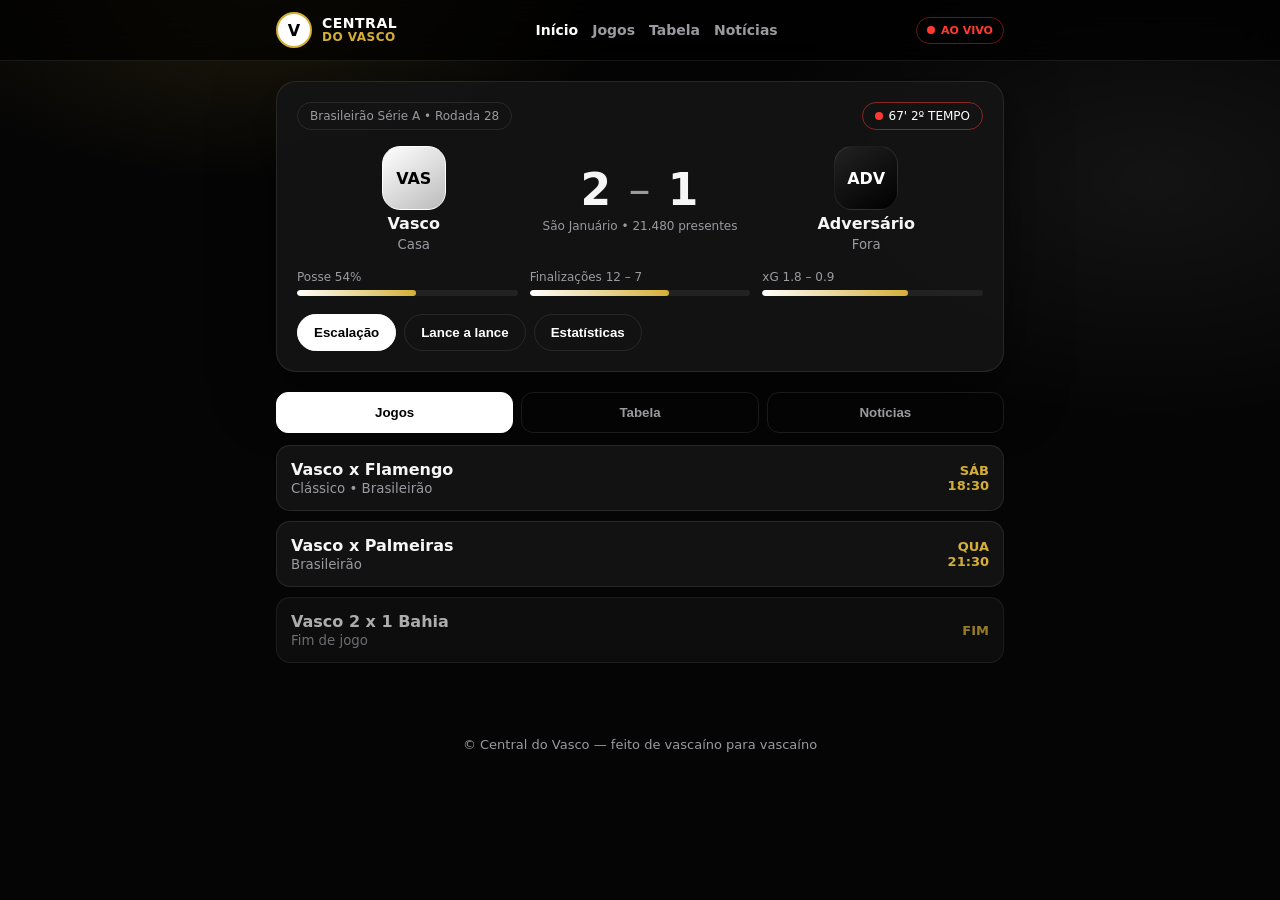
==== index.html @ 1342935f "Central do Vasco: base + banco de logos e tags 2026" ====
<!DOCTYPE html>
<html lang="pt-BR">
<head>
  <meta charset="UTF-8">
  <meta name="viewport" content="width=device-width, initial-scale=1.0">
  <title>Central do Vasco — Ao vivo, jogos e notícias</title>
  <meta name="description" content="Central do Vasco: placar ao vivo, próximos jogos, tabela e notícias em tempo real.">
  <link rel="stylesheet" href="style.css">
</head>
<body>
  <div class="bg-glow"></div>

  <header class="top">
    <div class="top-inner">
      <a class="brand" href="#">
        <span class="crest">V</span>
        <span class="brand-text">CENTRAL <em>DO VASCO</em></span>
      </a>
      <nav class="nav">
        <a class="active" href="#">Início</a>
        <a href="#">Jogos</a>
        <a href="#">Tabela</a>
        <a href="#">Notícias</a>
      </nav>
      <span class="live-dot" title="Ao vivo"><i></i>AO VIVO</span>
    </div>
  </header>

  <main>
    <section class="hero card">
      <div class="hero-top">
        <span class="pill">Brasileirão Série A • Rodada 28</span>
        <span class="pill live-pill"><i></i>67' 2º TEMPO</span>
      </div>

      <div class="teams">
        <div class="team">
          <div class="shield vasco">VAS</div>
          <strong>Vasco</strong>
          <small>Casa</small>
        </div>
        <div class="placar">
          <div class="gols">2 <span>–</span> 1</div>
          <small>São Januário • 21.480 presentes</small>
        </div>
        <div class="team">
          <div class="shield adv">ADV</div>
          <strong>Adversário</strong>
          <small>Fora</small>
        </div>
      </div>

      <div class="stats">
        <div><span>Posse 54%</span><div class="bar"><b style="width:54%"></b></div></div>
        <div><span>Finalizações 12 – 7</span><div class="bar"><b style="width:63%"></b></div></div>
        <div><span>xG 1.8 – 0.9</span><div class="bar"><b style="width:66%"></b></div></div>
      </div>

      <div class="hero-actions">
        <button class="btn primary">Escalação</button>
        <button class="btn">Lance a lance</button>
        <button class="btn">Estatísticas</button>
      </div>
    </section>

    <div class="tabs">
      <button class="tab active" data-tab="jogos">Jogos</button>
      <button class="tab" data-tab="tabela">Tabela</button>
      <button class="tab" data-tab="noticias">Notícias</button>
    </div>

    <section id="tab-jogos" class="panel show">
      <div class="row"><div><strong>Vasco x Flamengo</strong><small>Clássico • Brasileirão</small></div><span class="date">SÁB<br>18:30</span></div>
      <div class="row"><div><strong>Vasco x Palmeiras</strong><small>Brasileirão</small></div><span class="date">QUA<br>21:30</span></div>
      <div class="row done"><div><strong>Vasco 2 x 1 Bahia</strong><small>Fim de jogo</small></div><span class="date">FIM</span></div>
    </section>

    <section id="tab-tabela" class="panel">
      <div class="card table-card">
        <table>
          <tr><th>#</th><th>Time</th><th>P</th><th>J</th><th>SG</th></tr>
          <tr class="me"><td>6</td><td>Vasco</td><td>44</td><td>27</td><td>+8</td></tr>
          <tr><td>7</td><td>Adversário A</td><td>43</td><td>27</td><td>+5</td></tr>
          <tr><td>8</td><td>Adversário B</td><td>41</td><td>27</td><td>+3</td></tr>
        </table>
      </div>
    </section>

    <section id="tab-noticias" class="panel">
      <article class="news card">
        <div class="thumb"></div>
        <div><h3>Escalação provável sai hoje com novidade no meio</h3><small>há 2h • Elenco</small></div>
      </article>
      <article class="news card">
        <div class="thumb t2"></div>
        <div><h3>Ingressos para São Januário: parcial e setores</h3><small>há 5h • Clube</small></div>
      </article>
    </section>
  </main>

  <footer>© Central do Vasco — feito de vascaíno para vascaíno</footer>
  <script src="app.js"></script>
</body>
</html>
---- style.css ----
:root {
  --bg: #050505;
  --card: rgba(20, 20, 22, 0.9);
  --line: rgba(255, 255, 255, 0.09);
  --text: #f6f6f6;
  --muted: #9a9aa0;
  --gold: #d4af37;
  --red: #ff3b30;
  --radius: 20px;
}

* { box-sizing: border-box; margin: 0; padding: 0; }

body {
  background: var(--bg);
  color: var(--text);
  font-family: Inter, system-ui, -apple-system, "Segoe UI", Roboto, Arial, sans-serif;
  min-height: 100vh;
  -webkit-font-smoothing: antialiased;
}

.bg-glow {
  position: fixed; inset: 0; pointer-events: none; z-index: -1;
  background:
    radial-gradient(600px 300px at 20% 0%, rgba(212, 175, 55, 0.12), transparent 60%),
    radial-gradient(700px 400px at 90% 20%, rgba(255, 255, 255, 0.06), transparent 60%),
    #050505;
}

.top {
  position: sticky; top: 0; z-index: 10;
  backdrop-filter: blur(16px);
  background: rgba(0, 0, 0, 0.7);
  border-bottom: 1px solid var(--line);
}

.top-inner {
  max-width: 760px; margin: 0 auto; padding: 12px 16px;
  display: flex; align-items: center; justify-content: space-between; gap: 12px;
}

.brand { display: flex; align-items: center; gap: 10px; text-decoration: none; color: #fff; }
.crest {
  width: 36px; height: 36px; border-radius: 50%;
  display: grid; place-items: center;
  background: #fff; color: #000; font-weight: 900;
  border: 2px solid var(--gold);
}
.brand-text { font-weight: 800; letter-spacing: 0.5px; font-size: 14px; line-height: 1.1; }
.brand-text em { display: block; font-style: normal; color: var(--gold); font-size: 12px; }

.nav { display: flex; gap: 14px; }
.nav a { color: var(--muted); text-decoration: none; font-size: 14px; font-weight: 600; }
.nav a.active, .nav a:hover { color: #fff; }

.live-dot {
  display: flex; align-items: center; gap: 6px;
  font-size: 11px; font-weight: 800; color: var(--red);
  border: 1px solid rgba(255, 59, 48, 0.4);
  padding: 6px 10px; border-radius: 999px;
}
.live-dot i { width: 8px; height: 8px; border-radius: 50%; background: var(--red); animation: pulse 1.2s infinite; }

main { max-width: 760px; margin: 0 auto; padding: 20px 16px 40px; }

.card {
  background: var(--card);
  border: 1px solid var(--line);
  border-radius: var(--radius);
  box-shadow: 0 20px 60px rgba(0, 0, 0, 0.5);
}

.hero { padding: 20px; overflow: hidden; }
.hero-top { display: flex; justify-content: space-between; gap: 8px; flex-wrap: wrap; margin-bottom: 16px; }

.pill {
  font-size: 12px; color: var(--muted);
  border: 1px solid var(--line); padding: 6px 12px; border-radius: 999px;
}
.live-pill { color: #fff; border-color: rgba(255, 59, 48, 0.5); display: flex; align-items: center; gap: 6px; }
.live-pill i { width: 8px; height: 8px; border-radius: 50%; background: var(--red); animation: pulse 1.2s infinite; }

.teams { display: grid; grid-template-columns: 1fr auto 1fr; align-items: center; gap: 12px; text-align: center; }
.team { display: flex; flex-direction: column; align-items: center; gap: 4px; }
.team small { color: var(--muted); }
.shield {
  width: 64px; height: 64px; border-radius: 18px;
  display: grid; place-items: center; font-weight: 900;
  background: linear-gradient(145deg, #fff, #bbb);
  color: #000; border: 1px solid #fff;
}
.shield.adv { background: linear-gradient(145deg, #222, #000); color: #fff; border-color: var(--line); }

.placar .gols { font-size: 44px; font-weight: 900; font-variant-numeric: tabular-nums; letter-spacing: 1px; }
.placar .gols span { color: var(--muted); font-weight: 300; }
.placar small { color: var(--muted); font-size: 12px; }

.stats { display: grid; grid-template-columns: 1fr 1fr 1fr; gap: 12px; margin: 18px 0; font-size: 12px; color: var(--muted); }
.bar { height: 6px; background: #222; border-radius: 999px; margin-top: 6px; overflow: hidden; }
.bar b { display: block; height: 100%; background: linear-gradient(90deg, #fff, var(--gold)); border-radius: 999px; }

.hero-actions { display: flex; gap: 8px; flex-wrap: wrap; }
.btn {
  background: transparent; color: #fff;
  border: 1px solid var(--line); border-radius: 999px;
  padding: 10px 16px; font-weight: 700; cursor: pointer;
}
.btn.primary { background: #fff; color: #000; border-color: #fff; }
.btn:hover { border-color: var(--gold); }

.tabs { display: flex; gap: 8px; margin: 20px 0 12px; }
.tab {
  flex: 1; padding: 12px; border-radius: 12px;
  background: transparent; color: var(--muted);
  border: 1px solid var(--line); font-weight: 800; cursor: pointer;
}
.tab.active { background: #fff; color: #000; border-color: #fff; }

.panel { display: none; }
.panel.show { display: block; }

.row {
  display: flex; justify-content: space-between; align-items: center; gap: 12px;
  background: var(--card); border: 1px solid var(--line);
  border-radius: 14px; padding: 14px; margin-bottom: 10px;
}
.row small { color: var(--muted); display: block; margin-top: 2px; }
.date { text-align: right; font-weight: 800; font-size: 13px; color: var(--gold); }
.row.done { opacity: 0.7; }

.table-card { padding: 8px; }
table { width: 100%; border-collapse: collapse; font-size: 14px; }
th, td { padding: 12px 10px; text-align: left; border-bottom: 1px solid var(--line); }
th { color: var(--muted); font-size: 12px; text-transform: uppercase; }
tr.me td { font-weight: 800; color: var(--gold); }

.news { display: flex; gap: 12px; padding: 12px; margin-bottom: 10px; align-items: center; }
.news h3 { font-size: 15px; margin-bottom: 4px; }
.news small { color: var(--muted); }
.thumb {
  width: 72px; height: 72px; border-radius: 12px; flex-shrink: 0;
  background: linear-gradient(135deg, #fff 0%, #888 40%, #000 100%);
}
.thumb.t2 { background: linear-gradient(135deg, var(--gold), #5a4500 60%, #000); }

footer { text-align: center; color: var(--muted); font-size: 13px; padding: 24px; }

@keyframes pulse {
  0% { opacity: 1; transform: scale(1); }
  50% { opacity: 0.4; transform: scale(0.8); }
  100% { opacity: 1; transform: scale(1); }
}

@media (max-width: 640px) {
  .nav { display: none; }
  .stats { grid-template-columns: 1fr; }
  .placar .gols { font-size: 36px; }
}
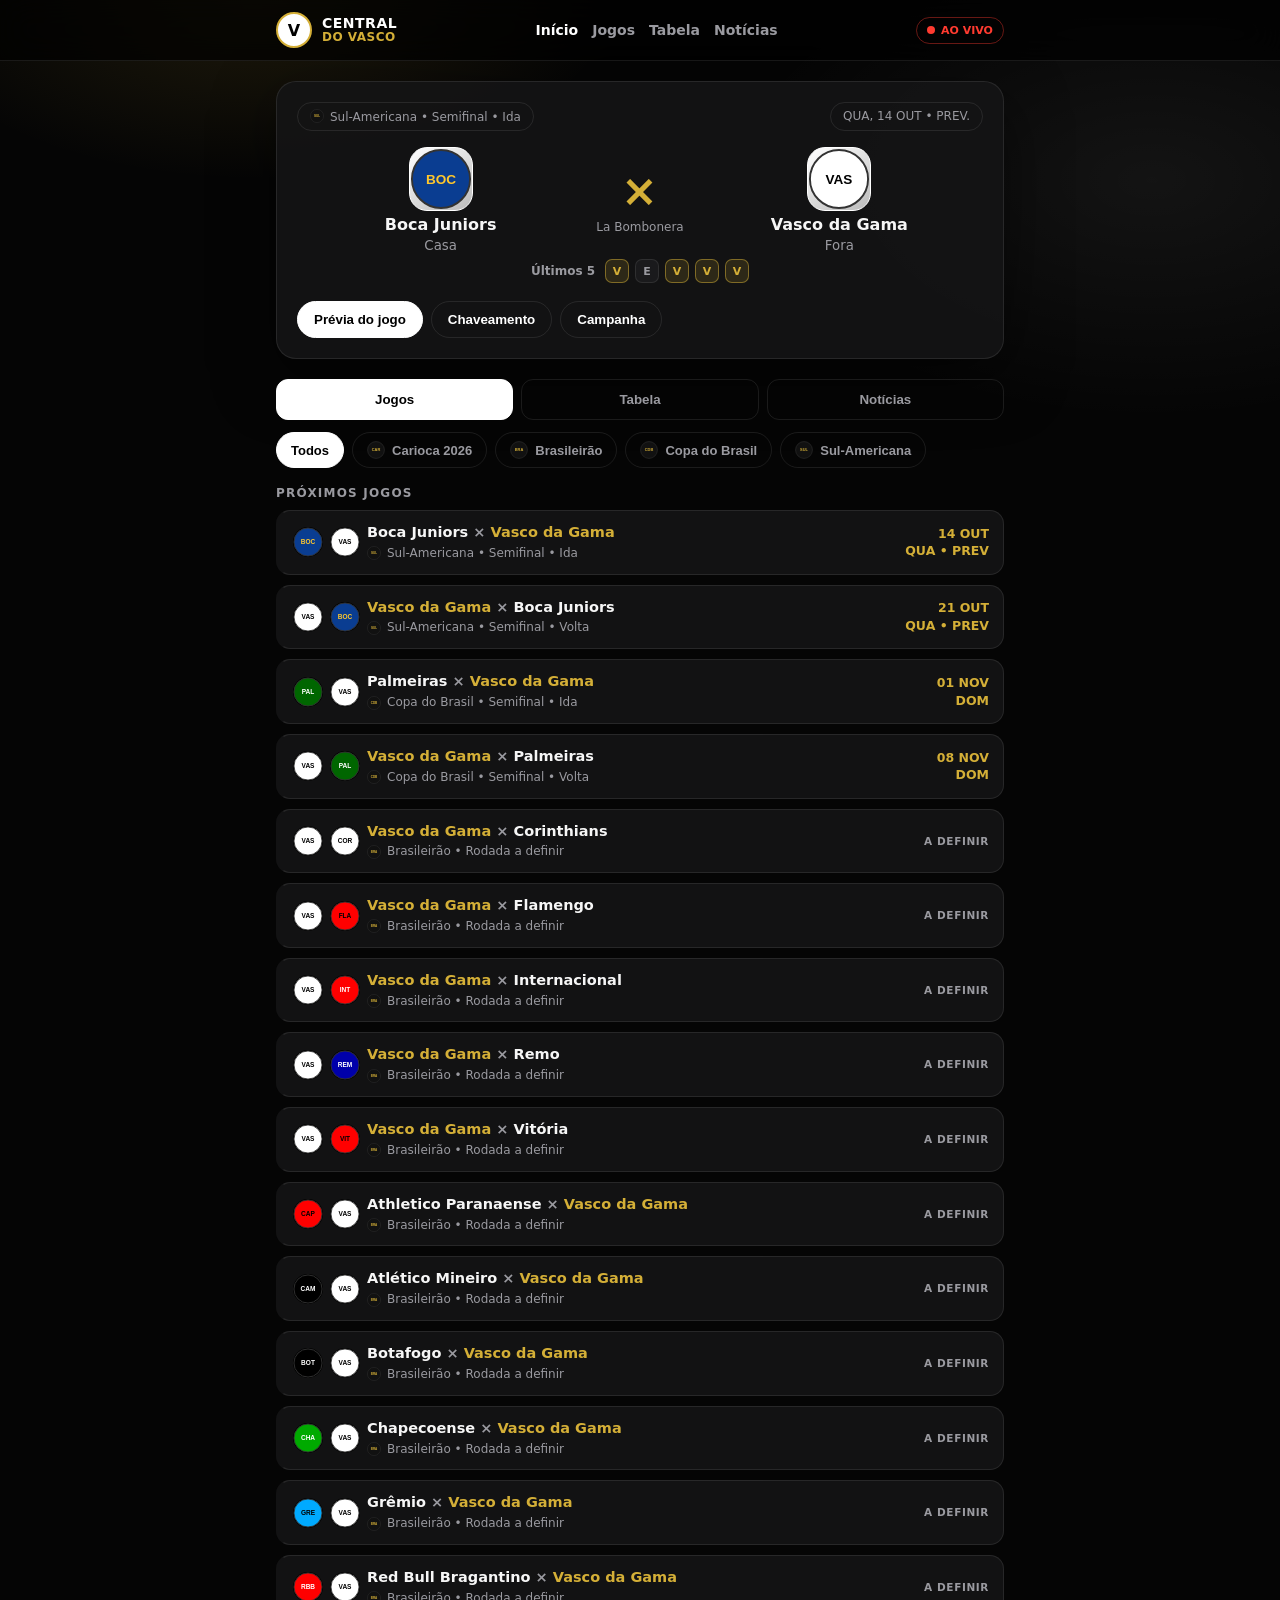
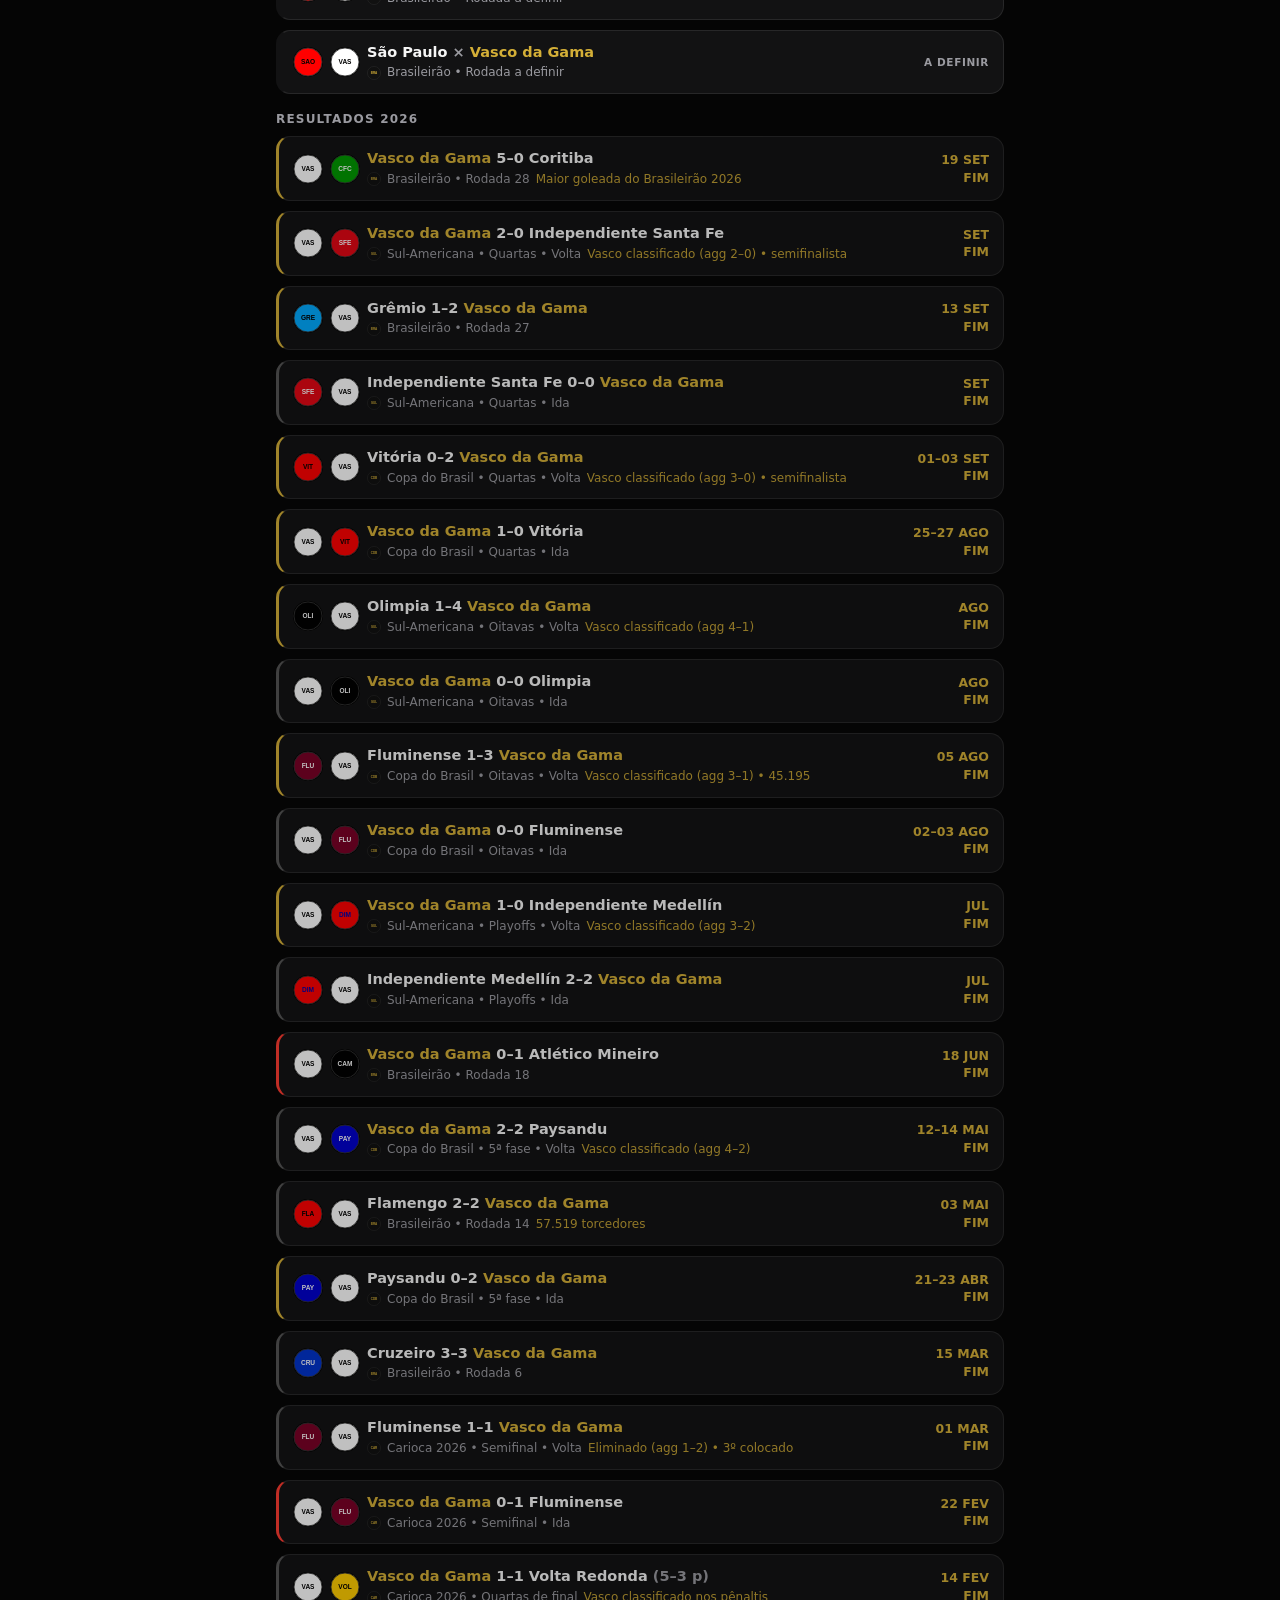
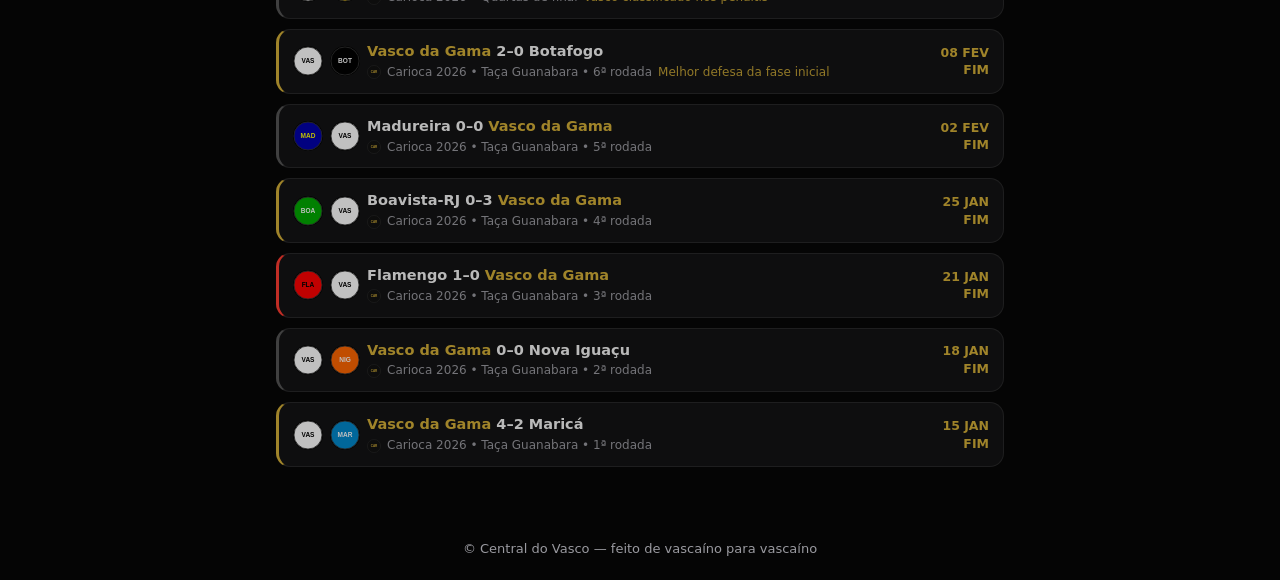
==== commit 76137502: "Aba Jogos: temporada 2026 completa com dados reais, filtros e hero dinamico" ====
--- a/index.html
+++ b/index.html
@@ -6,6 +6,7 @@
   <title>Central do Vasco — Ao vivo, jogos e notícias</title>
   <meta name="description" content="Central do Vasco: placar ao vivo, próximos jogos, tabela e notícias em tempo real.">
   <link rel="stylesheet" href="style.css">
+  <link rel="stylesheet" href="assets/jogos.css">
 </head>
 <body>
   <div class="bg-glow"></div>
@@ -27,39 +28,33 @@
   </header>
 
   <main>
-    <section class="hero card">
+    <section class="hero card" id="hero">
       <div class="hero-top">
-        <span class="pill">Brasileirão Série A • Rodada 28</span>
-        <span class="pill live-pill"><i></i>67' 2º TEMPO</span>
+        <span class="pill"><img class="pill-ico" src="assets/logos/competicoes/sul-americana-2026.svg" alt="">Copa Sul-Americana • Semifinal • Ida</span>
+        <span class="pill">QUA, 14 OUT • PREV.</span>
       </div>
 
       <div class="teams">
         <div class="team">
-          <div class="shield vasco">VAS</div>
-          <strong>Vasco</strong>
+          <div class="shield"><img src="assets/logos/times/boca-juniors.svg" alt="Boca Juniors"></div>
+          <strong>Boca Juniors</strong>
           <small>Casa</small>
         </div>
         <div class="placar">
-          <div class="gols">2 <span>–</span> 1</div>
-          <small>São Januário • 21.480 presentes</small>
+          <div class="gols vs">×</div>
+          <small>La Bombonera • Buenos Aires</small>
         </div>
         <div class="team">
-          <div class="shield adv">ADV</div>
-          <strong>Adversário</strong>
+          <div class="shield"><img src="assets/logos/times/vasco-da-gama.svg" alt="Vasco"></div>
+          <strong>Vasco da Gama</strong>
           <small>Fora</small>
         </div>
       </div>
 
-      <div class="stats">
-        <div><span>Posse 54%</span><div class="bar"><b style="width:54%"></b></div></div>
-        <div><span>Finalizações 12 – 7</span><div class="bar"><b style="width:63%"></b></div></div>
-        <div><span>xG 1.8 – 0.9</span><div class="bar"><b style="width:66%"></b></div></div>
-      </div>
-
       <div class="hero-actions">
-        <button class="btn primary">Escalação</button>
-        <button class="btn">Lance a lance</button>
-        <button class="btn">Estatísticas</button>
+        <button class="btn primary">Prévia do jogo</button>
+        <button class="btn">Chaveamento</button>
+        <button class="btn">Campanha</button>
       </div>
     </section>
 
@@ -70,9 +65,9 @@
     </div>
 
     <section id="tab-jogos" class="panel show">
-      <div class="row"><div><strong>Vasco x Flamengo</strong><small>Clássico • Brasileirão</small></div><span class="date">SÁB<br>18:30</span></div>
-      <div class="row"><div><strong>Vasco x Palmeiras</strong><small>Brasileirão</small></div><span class="date">QUA<br>21:30</span></div>
-      <div class="row done"><div><strong>Vasco 2 x 1 Bahia</strong><small>Fim de jogo</small></div><span class="date">FIM</span></div>
+      <div id="filters" class="filters"></div>
+      <div id="jogos-up"></div>
+      <div id="jogos-down"></div>
     </section>
 
     <section id="tab-tabela" class="panel">
@@ -99,6 +94,9 @@
   </main>
 
   <footer>© Central do Vasco — feito de vascaíno para vascaíno</footer>
+  <script src="assets/data/clubes.js"></script>
+  <script src="assets/data/jogos.js"></script>
   <script src="app.js"></script>
+  <script src="assets/jogos.js"></script>
 </body>
 </html>
--- a/assets/jogos.css
+++ b/assets/jogos.css
@@ -0,0 +1,81 @@
+/* ===== Filtros por competição ===== */
+.filters { display: flex; gap: 8px; flex-wrap: wrap; margin-bottom: 16px; }
+.chip {
+  display: inline-flex; align-items: center; gap: 7px;
+  background: transparent; color: var(--muted);
+  border: 1px solid var(--line); border-radius: 999px;
+  padding: 8px 14px; font-size: 13px; font-weight: 700; cursor: pointer;
+  transition: border-color 0.15s, color 0.15s;
+}
+.chip img { width: 18px; height: 18px; }
+.chip:hover { border-color: var(--gold); color: #fff; }
+.chip.active { background: #fff; color: #000; border-color: #fff; }
+.chip.active:hover { color: #000; }
+
+/* ===== Títulos de seção ===== */
+.sec-title {
+  font-size: 12px; text-transform: uppercase; letter-spacing: 1.2px;
+  color: var(--muted); font-weight: 800; margin: 18px 0 10px;
+}
+
+/* ===== Linha de jogo ===== */
+.game {
+  display: flex; justify-content: space-between; align-items: center; gap: 12px;
+  background: var(--card); border: 1px solid var(--line);
+  border-left: 3px solid transparent;
+  border-radius: 14px; padding: 12px 14px; margin-bottom: 10px;
+  transition: border-color 0.15s, transform 0.15s;
+}
+.game:hover { border-color: rgba(212, 175, 55, 0.4); transform: translateY(-1px); }
+.game.f { opacity: 0.75; }
+.game.f:hover { opacity: 1; }
+.game.v { border-left-color: var(--gold); }
+.game.e { border-left-color: #555; }
+.game.d { border-left-color: var(--red); }
+
+.g-teams { display: flex; align-items: center; gap: 7px; min-width: 0; }
+.g-esc { width: 30px; height: 30px; border-radius: 50%; background: #000; flex-shrink: 0; }
+.g-txt { min-width: 0; }
+.g-txt strong { display: block; font-size: 14.5px; font-weight: 700; line-height: 1.3; }
+.g-txt strong b { font-weight: 800; }
+.g-txt strong b.eu { color: var(--gold); }
+.g-txt strong em { font-style: normal; color: var(--muted); font-weight: 600; }
+.g-txt small {
+  display: flex; align-items: center; gap: 6px; flex-wrap: wrap;
+  color: var(--muted); font-size: 12px; margin-top: 3px; line-height: 1.4;
+}
+.g-ico { width: 14px; height: 14px; }
+.g-txt .obs { font-style: normal; color: var(--gold); opacity: 0.9; }
+
+.game .date { flex-shrink: 0; font-size: 12.5px; line-height: 1.4; text-align: right; }
+.game .date.tbd { color: var(--muted); font-size: 10.5px; letter-spacing: 0.6px; }
+
+.empty {
+  color: var(--muted); text-align: center; padding: 26px 14px; font-size: 14px;
+  background: var(--card); border: 1px dashed var(--line); border-radius: 14px;
+}
+
+/* ===== Hero (próximo jogo) ===== */
+.shield img { width: 100%; height: 100%; object-fit: cover; border-radius: 17px; display: block; }
+.placar .gols.vs { color: var(--gold); }
+.pill-ico { width: 14px; height: 14px; vertical-align: -2px; margin-right: 6px; }
+
+.hero-form {
+  display: flex; align-items: center; justify-content: center; gap: 10px;
+  margin: 6px 0 18px; font-size: 12px; color: var(--muted); font-weight: 600;
+}
+.form-dots { display: flex; gap: 6px; }
+.fd {
+  width: 24px; height: 24px; border-radius: 7px;
+  display: grid; place-items: center;
+  font-size: 11px; font-weight: 900; font-style: normal;
+}
+.fd.v { background: rgba(212, 175, 55, 0.14); color: var(--gold); border: 1px solid rgba(212, 175, 55, 0.5); }
+.fd.e { background: #1a1a1c; color: var(--muted); border: 1px solid var(--line); }
+.fd.d { background: rgba(255, 59, 48, 0.12); color: var(--red); border: 1px solid rgba(255, 59, 48, 0.4); }
+
+@media (max-width: 640px) {
+  .g-esc { width: 26px; height: 26px; }
+  .g-txt strong { font-size: 13.5px; }
+  .chip { padding: 7px 11px; font-size: 12px; }
+}
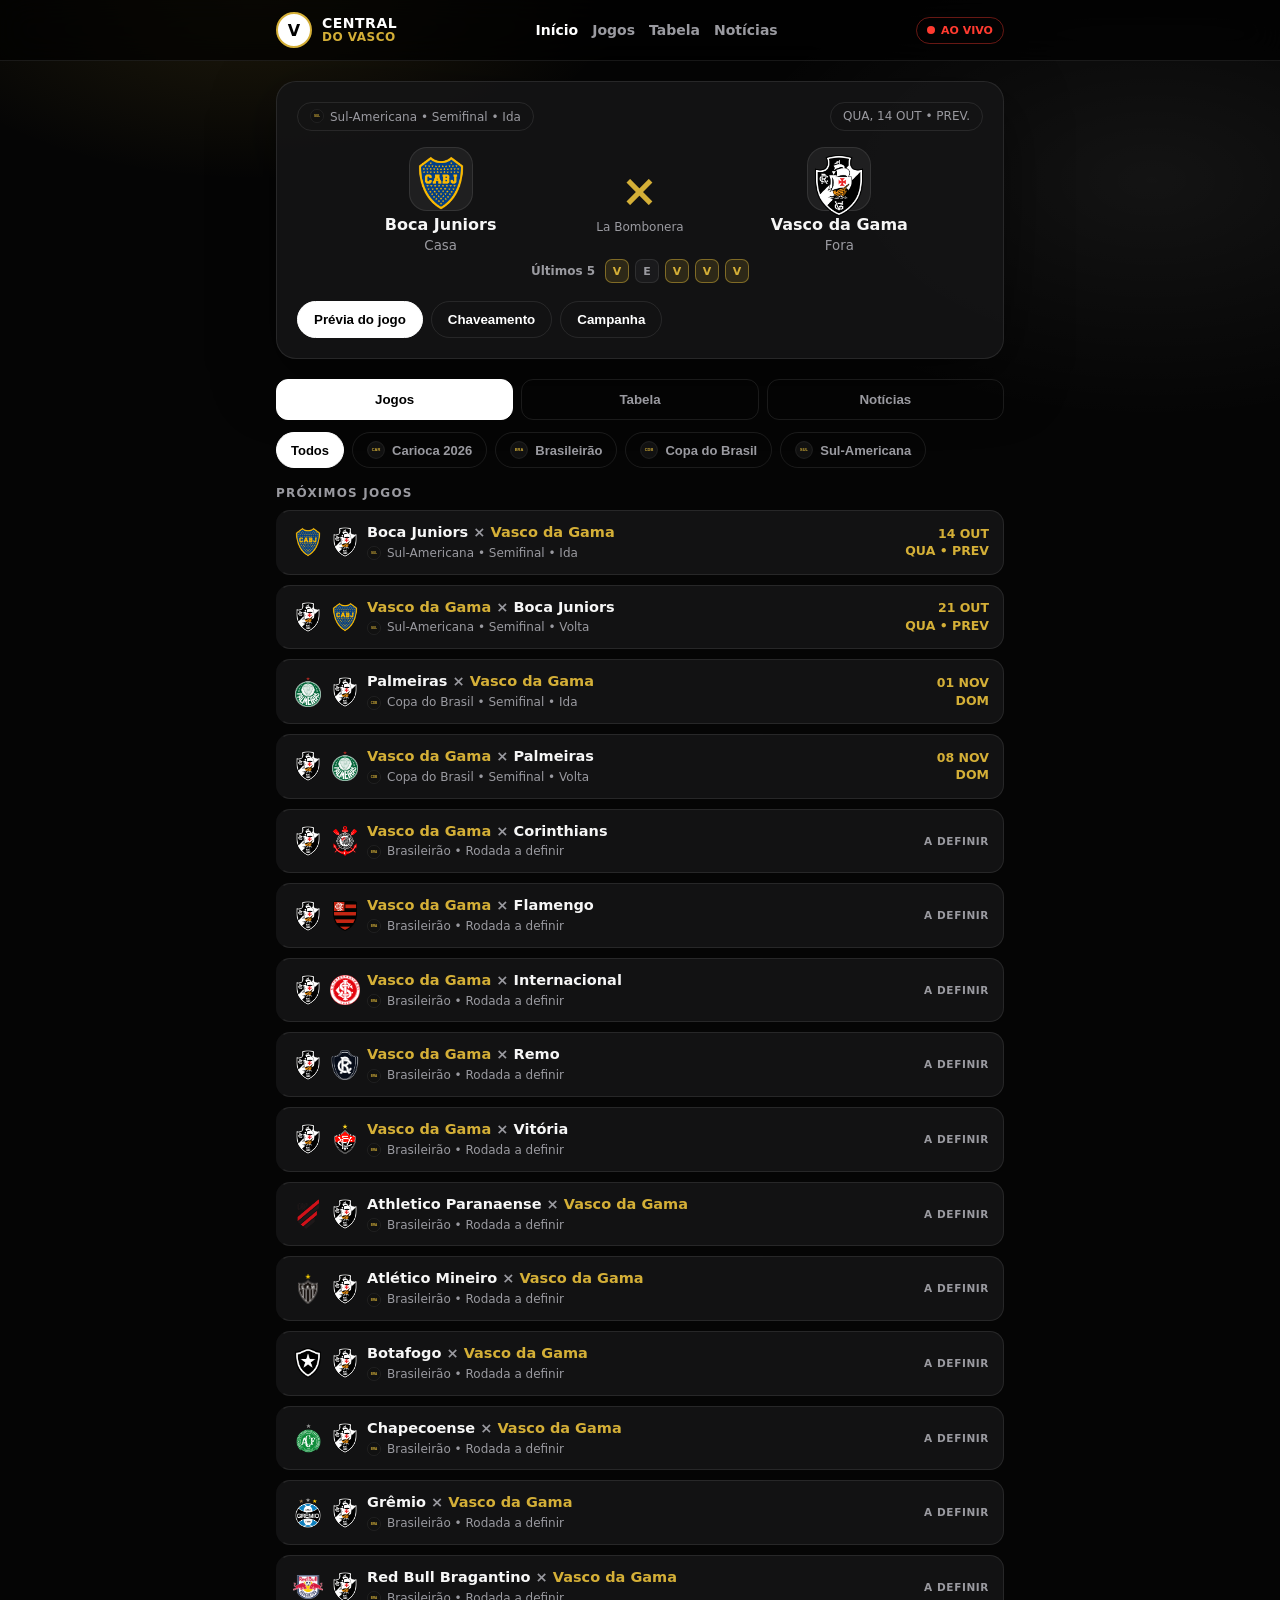
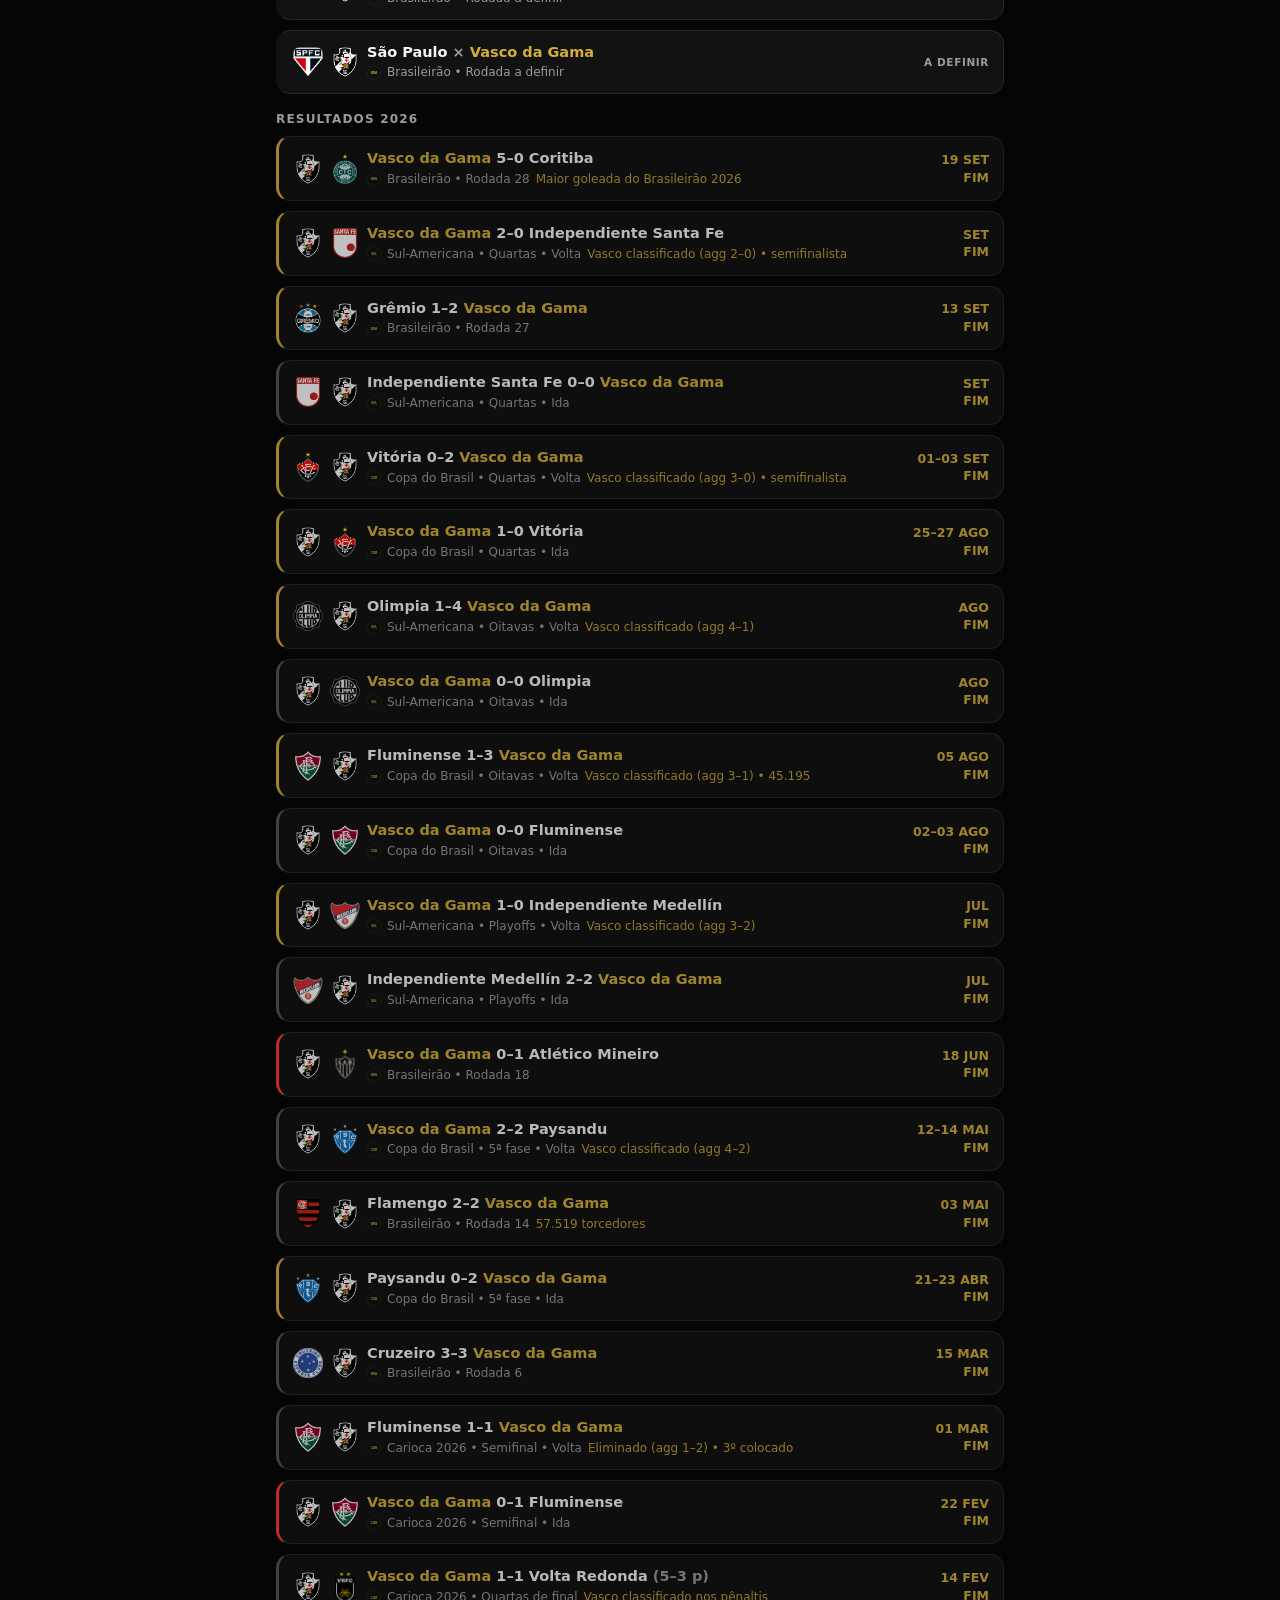
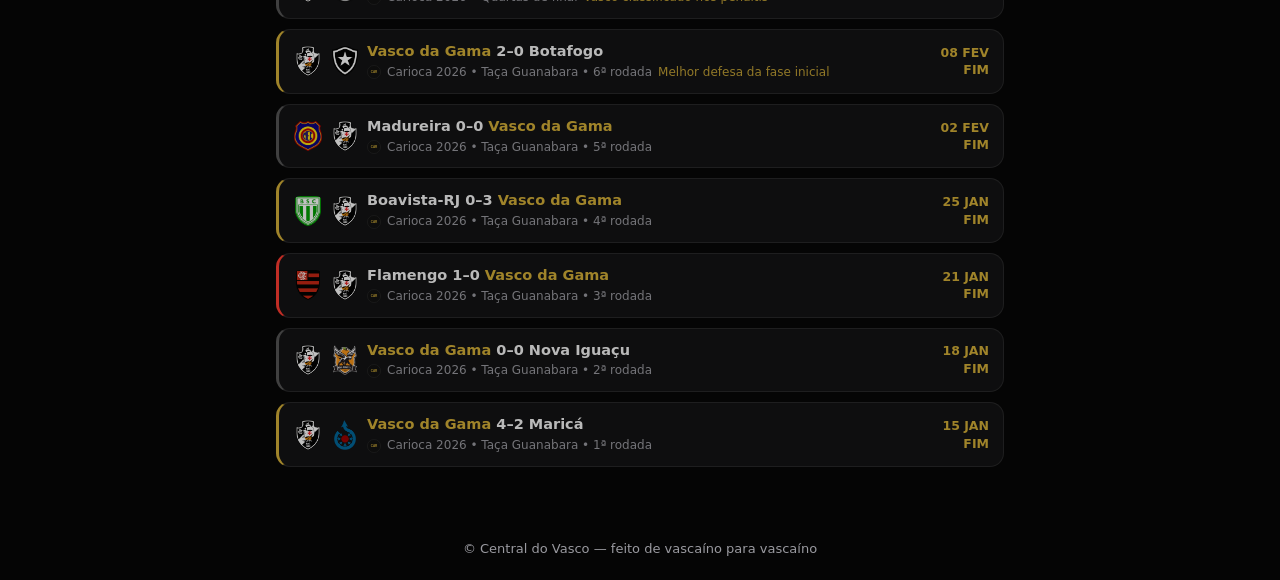
==== commit dce23194: "Escudos reais dos 35 clubes (Wikipedia) no lugar dos placeholders" ====
--- a/index.html
+++ b/index.html
@@ -7,6 +7,7 @@
   <meta name="description" content="Central do Vasco: placar ao vivo, próximos jogos, tabela e notícias em tempo real.">
   <link rel="stylesheet" href="style.css">
   <link rel="stylesheet" href="assets/jogos.css">
+  <link rel="stylesheet" href="assets/tabela.css">
 </head>
 <body>
   <div class="bg-glow"></div>
@@ -36,7 +37,7 @@
 
       <div class="teams">
         <div class="team">
-          <div class="shield"><img src="assets/logos/times/boca-juniors.svg" alt="Boca Juniors"></div>
+          <div class="shield"><img src="assets/logos/times/boca-juniors.png" alt="Boca Juniors"></div>
           <strong>Boca Juniors</strong>
           <small>Casa</small>
         </div>
@@ -45,7 +46,7 @@
           <small>La Bombonera • Buenos Aires</small>
         </div>
         <div class="team">
-          <div class="shield"><img src="assets/logos/times/vasco-da-gama.svg" alt="Vasco"></div>
+          <div class="shield"><img src="assets/logos/times/vasco-da-gama.png" alt="Vasco"></div>
           <strong>Vasco da Gama</strong>
           <small>Fora</small>
         </div>
@@ -72,12 +73,7 @@
 
     <section id="tab-tabela" class="panel">
       <div class="card table-card">
-        <table>
-          <tr><th>#</th><th>Time</th><th>P</th><th>J</th><th>SG</th></tr>
-          <tr class="me"><td>6</td><td>Vasco</td><td>44</td><td>27</td><td>+8</td></tr>
-          <tr><td>7</td><td>Adversário A</td><td>43</td><td>27</td><td>+5</td></tr>
-          <tr><td>8</td><td>Adversário B</td><td>41</td><td>27</td><td>+3</td></tr>
-        </table>
+        <div id="tabela">Carregando classificação…</div>
       </div>
     </section>
 
@@ -96,7 +92,9 @@
   <footer>© Central do Vasco — feito de vascaíno para vascaíno</footer>
   <script src="assets/data/clubes.js"></script>
   <script src="assets/data/jogos.js"></script>
+  <script src="assets/data/tabela.js"></script>
   <script src="app.js"></script>
   <script src="assets/jogos.js"></script>
+  <script src="assets/tabela.js"></script>
 </body>
 </html>
--- a/style.css
+++ b/style.css
@@ -86,8 +86,8 @@
 .shield {
   width: 64px; height: 64px; border-radius: 18px;
   display: grid; place-items: center; font-weight: 900;
-  background: linear-gradient(145deg, #fff, #bbb);
-  color: #000; border: 1px solid #fff;
+  background: rgba(255, 255, 255, 0.06);
+  color: #000; border: 1px solid var(--line);
 }
 .shield.adv { background: linear-gradient(145deg, #222, #000); color: #fff; border-color: var(--line); }
 
--- a/assets/jogos.css
+++ b/assets/jogos.css
@@ -34,7 +34,7 @@
 .game.d { border-left-color: var(--red); }
 
 .g-teams { display: flex; align-items: center; gap: 7px; min-width: 0; }
-.g-esc { width: 30px; height: 30px; border-radius: 50%; background: #000; flex-shrink: 0; }
+.g-esc { width: 30px; height: 30px; border-radius: 7px; object-fit: contain; flex-shrink: 0; }
 .g-txt { min-width: 0; }
 .g-txt strong { display: block; font-size: 14.5px; font-weight: 700; line-height: 1.3; }
 .g-txt strong b { font-weight: 800; }
@@ -56,7 +56,7 @@
 }
 
 /* ===== Hero (próximo jogo) ===== */
-.shield img { width: 100%; height: 100%; object-fit: cover; border-radius: 17px; display: block; }
+.shield img { width: 100%; height: 100%; object-fit: contain; padding: 7px; display: block; }
 .placar .gols.vs { color: var(--gold); }
 .pill-ico { width: 14px; height: 14px; vertical-align: -2px; margin-right: 6px; }
 
--- a/assets/tabela.css
+++ b/assets/tabela.css
@@ -0,0 +1,62 @@
+/* ===== Classificação (Brasileirão) ===== */
+.t-head-pill {
+  display: flex; align-items: center; gap: 8px;
+  font-size: 12.5px; font-weight: 800; color: var(--muted);
+  text-transform: uppercase; letter-spacing: 0.8px; margin-bottom: 12px;
+}
+.t-head-pill img { width: 18px; height: 18px; }
+
+.t-cols, .t-row {
+  display: grid;
+  grid-template-columns: 30px 1fr 38px 32px 46px;
+  align-items: center; gap: 6px;
+  padding: 9px 10px;
+}
+.t-cols {
+  font-size: 10.5px; text-transform: uppercase; letter-spacing: 1px;
+  color: var(--muted); font-weight: 800; border-bottom: 1px solid var(--line);
+}
+.t-cols span:not(:nth-child(2)) { text-align: center; }
+
+.t-row {
+  border-radius: 10px; border-left: 3px solid transparent;
+  font-size: 14px; transition: background 0.15s;
+}
+.t-row:hover { background: rgba(255, 255, 255, 0.04); }
+.t-pos { font-weight: 800; color: var(--muted); text-align: center; font-size: 13px; }
+.t-team { display: flex; align-items: center; gap: 9px; min-width: 0; }
+.t-team img { width: 24px; height: 24px; border-radius: 5px; object-fit: contain; flex-shrink: 0; }
+.t-team b { font-weight: 700; font-size: 13.5px; white-space: nowrap; overflow: hidden; text-overflow: ellipsis; }
+.t-pts { font-weight: 900; text-align: center; }
+.t-j, .t-sg { text-align: center; color: var(--muted); font-size: 13px; }
+
+/* Zonas */
+.zona-lib { border-left-color: var(--gold); }
+.zona-lib .t-pos, .zona-lib .t-pts { color: var(--gold); }
+.zona-sula { border-left-color: #4a9eff; }
+.zona-sula .t-pos, .zona-sula .t-pts { color: #4a9eff; }
+.zona-rebaix { border-left-color: var(--red); }
+.zona-rebaix .t-pos, .zona-rebaix .t-pts { color: var(--red); }
+
+.t-row.me {
+  background: rgba(212, 175, 55, 0.1);
+  border-left-color: var(--gold);
+  box-shadow: inset 0 0 0 1px rgba(212, 175, 55, 0.35);
+}
+.t-row.me .t-team b { color: var(--gold); }
+
+.t-legend {
+  display: flex; gap: 14px; flex-wrap: wrap;
+  margin-top: 14px; font-size: 11.5px; color: var(--muted);
+}
+.t-legend span { display: inline-flex; align-items: center; gap: 6px; }
+.t-legend i { width: 9px; height: 9px; border-radius: 2px; }
+.t-legend .lib { background: var(--gold); }
+.t-legend .sula { background: #4a9eff; }
+.t-legend .rebaix { background: var(--red); }
+.t-upd { display: block; margin-top: 8px; font-size: 11px; color: var(--muted); opacity: 0.7; }
+
+@media (max-width: 640px) {
+  .t-cols, .t-row { grid-template-columns: 26px 1fr 34px 30px 42px; padding: 8px 6px; gap: 4px; }
+  .t-team b { font-size: 13px; }
+}
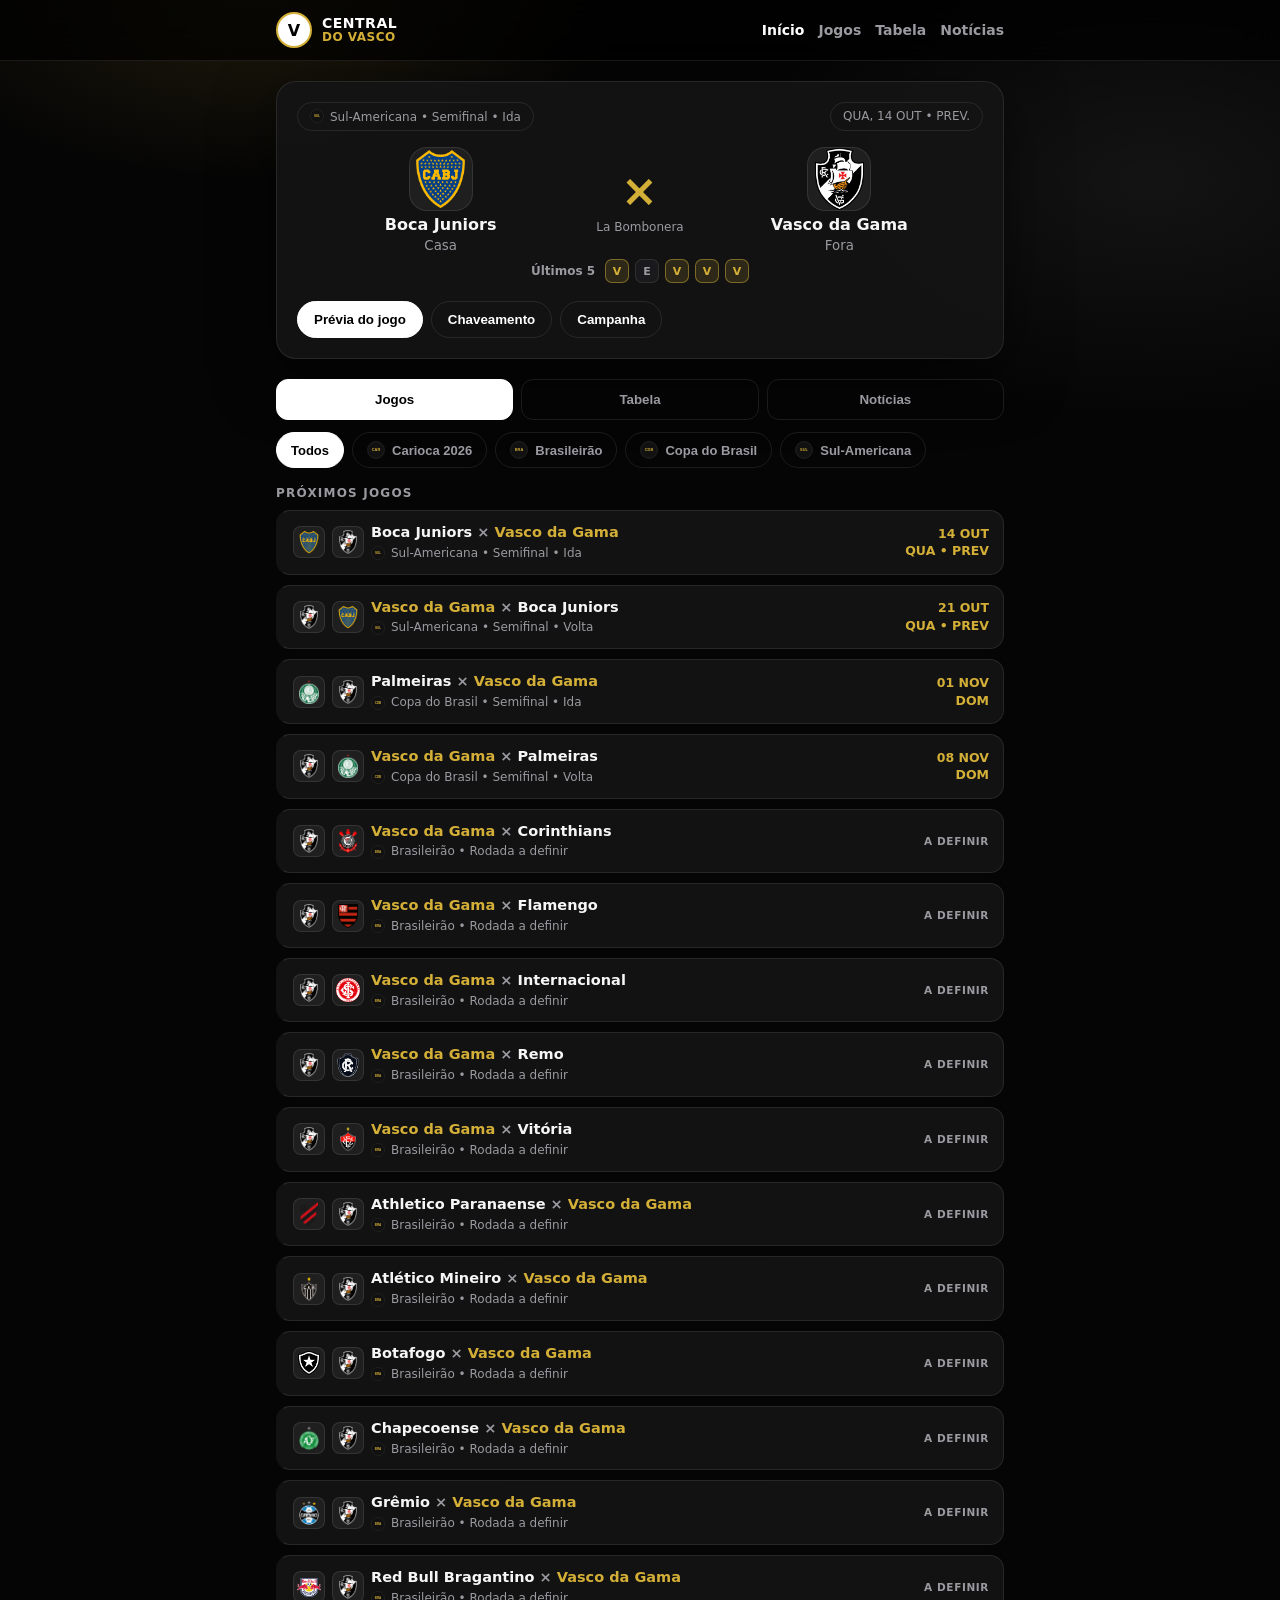
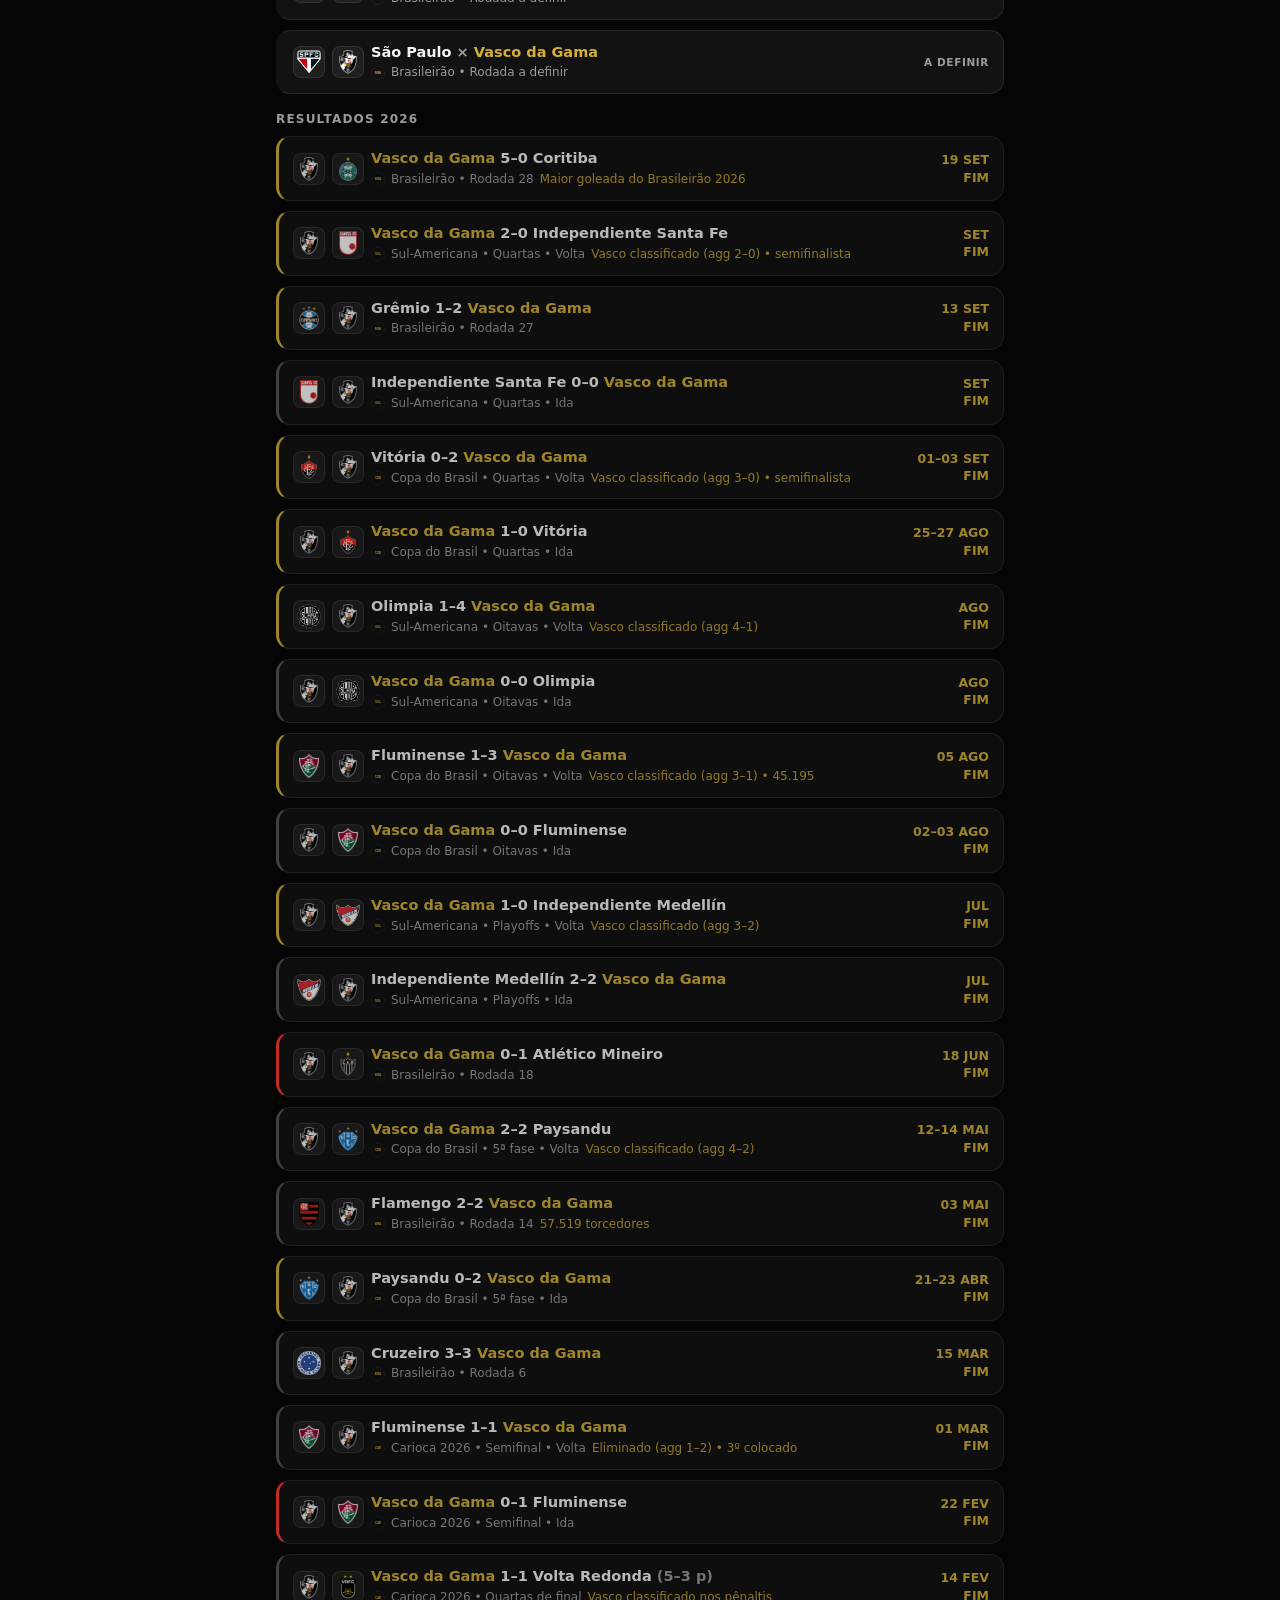
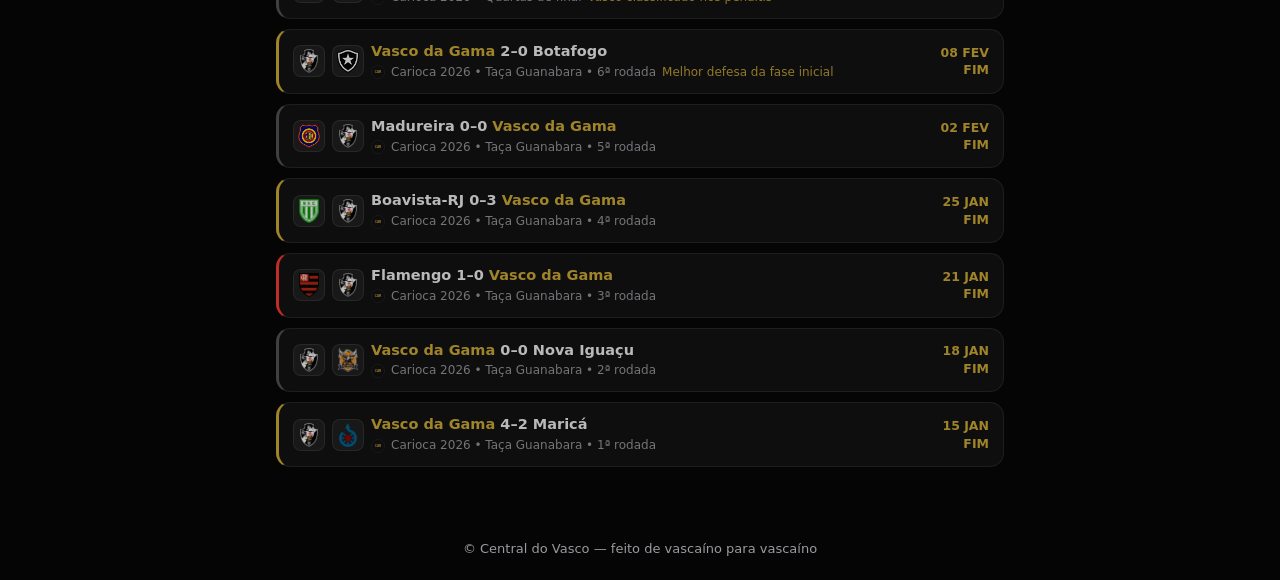
==== commit f7026780: "dados em tempo real via ESPN: tabela, jogos e hero com cache e fallback estatico" ====
--- a/index.html
+++ b/index.html
@@ -24,7 +24,7 @@
         <a href="#">Tabela</a>
         <a href="#">Notícias</a>
       </nav>
-      <span class="live-dot" title="Ao vivo"><i></i>AO VIVO</span>
+      <span class="live-dot" id="livePill" title="Ao vivo" style="display: none"><i></i>AO VIVO</span>
     </div>
   </header>
 
@@ -96,5 +96,6 @@
   <script src="app.js"></script>
   <script src="assets/jogos.js"></script>
   <script src="assets/tabela.js"></script>
+  <script src="assets/api.js"></script>
 </body>
 </html>
--- a/assets/jogos.css
+++ b/assets/jogos.css
@@ -34,7 +34,7 @@
 .game.d { border-left-color: var(--red); }
 
 .g-teams { display: flex; align-items: center; gap: 7px; min-width: 0; }
-.g-esc { width: 30px; height: 30px; border-radius: 7px; object-fit: contain; flex-shrink: 0; }
+.g-esc { width: 32px; height: 32px; border-radius: 8px; object-fit: contain; padding: 3px; background: rgba(255, 255, 255, 0.06); border: 1px solid var(--line); flex-shrink: 0; }
 .g-txt { min-width: 0; }
 .g-txt strong { display: block; font-size: 14.5px; font-weight: 700; line-height: 1.3; }
 .g-txt strong b { font-weight: 800; }
@@ -56,7 +56,7 @@
 }
 
 /* ===== Hero (próximo jogo) ===== */
-.shield img { width: 100%; height: 100%; object-fit: contain; padding: 7px; display: block; }
+.shield img { width: 100%; aspect-ratio: 1; object-fit: contain; display: block; }
 .placar .gols.vs { color: var(--gold); }
 .pill-ico { width: 14px; height: 14px; vertical-align: -2px; margin-right: 6px; }
 
@@ -75,7 +75,7 @@
 .fd.d { background: rgba(255, 59, 48, 0.12); color: var(--red); border: 1px solid rgba(255, 59, 48, 0.4); }
 
 @media (max-width: 640px) {
-  .g-esc { width: 26px; height: 26px; }
+  .g-esc { width: 28px; height: 28px; padding: 2px; }
   .g-txt strong { font-size: 13.5px; }
   .chip { padding: 7px 11px; font-size: 12px; }
 }
--- a/assets/tabela.css
+++ b/assets/tabela.css
@@ -25,7 +25,7 @@
 .t-row:hover { background: rgba(255, 255, 255, 0.04); }
 .t-pos { font-weight: 800; color: var(--muted); text-align: center; font-size: 13px; }
 .t-team { display: flex; align-items: center; gap: 9px; min-width: 0; }
-.t-team img { width: 24px; height: 24px; border-radius: 5px; object-fit: contain; flex-shrink: 0; }
+.t-team img { width: 28px; height: 28px; border-radius: 7px; object-fit: contain; padding: 3px; background: rgba(255, 255, 255, 0.06); border: 1px solid var(--line); flex-shrink: 0; }
 .t-team b { font-weight: 700; font-size: 13.5px; white-space: nowrap; overflow: hidden; text-overflow: ellipsis; }
 .t-pts { font-weight: 900; text-align: center; }
 .t-j, .t-sg { text-align: center; color: var(--muted); font-size: 13px; }
